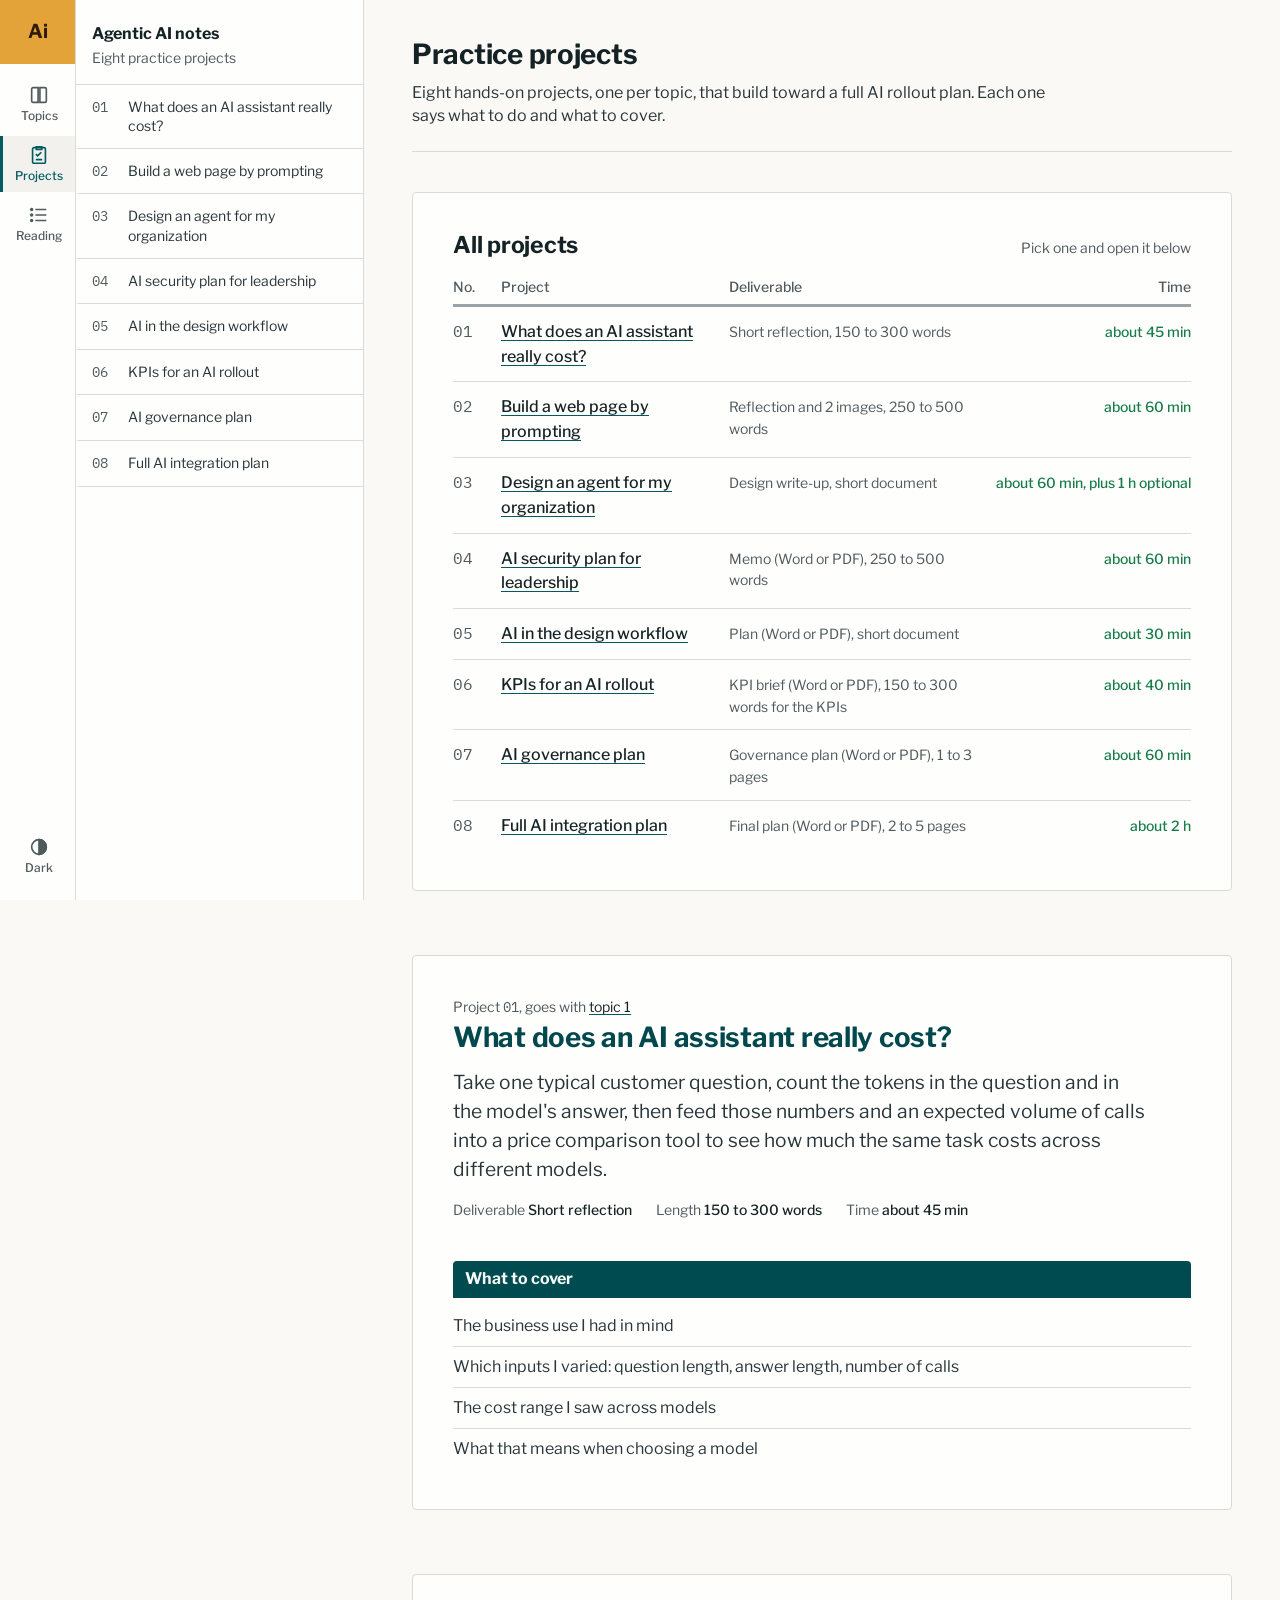
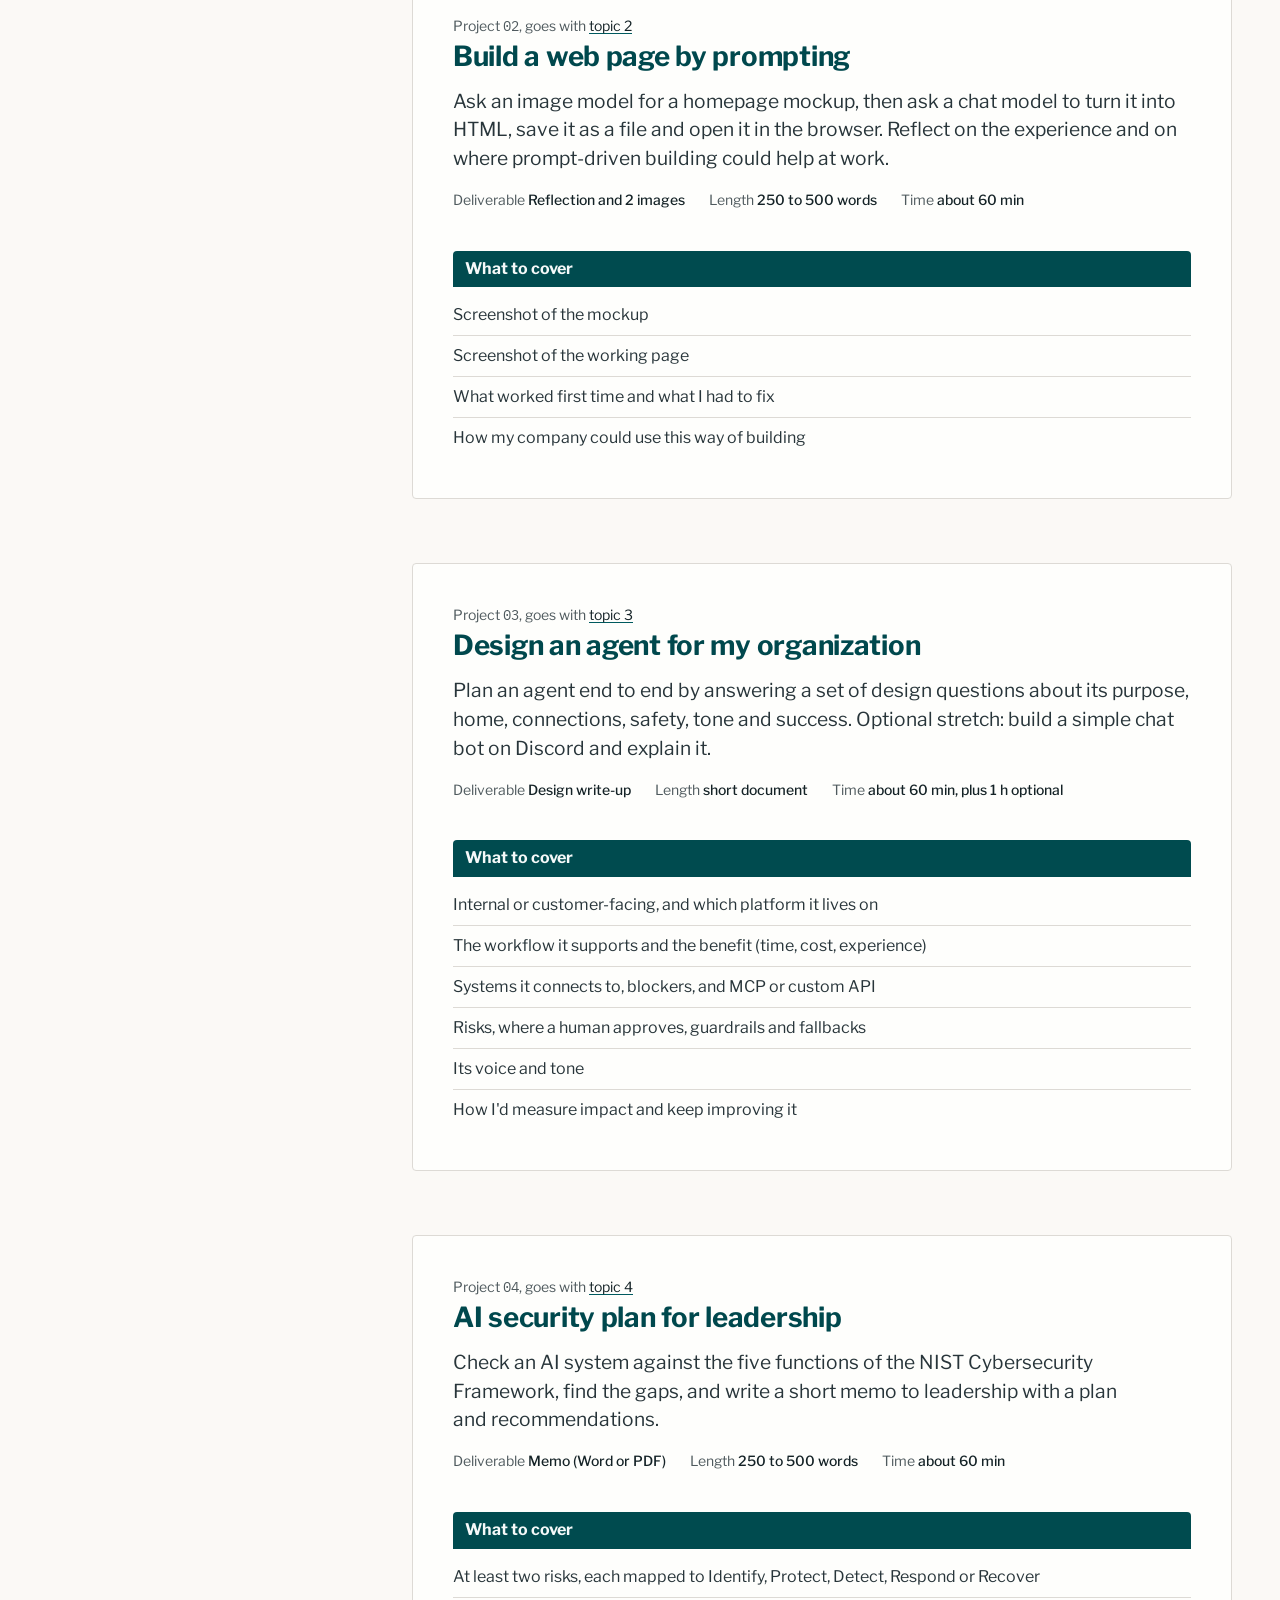
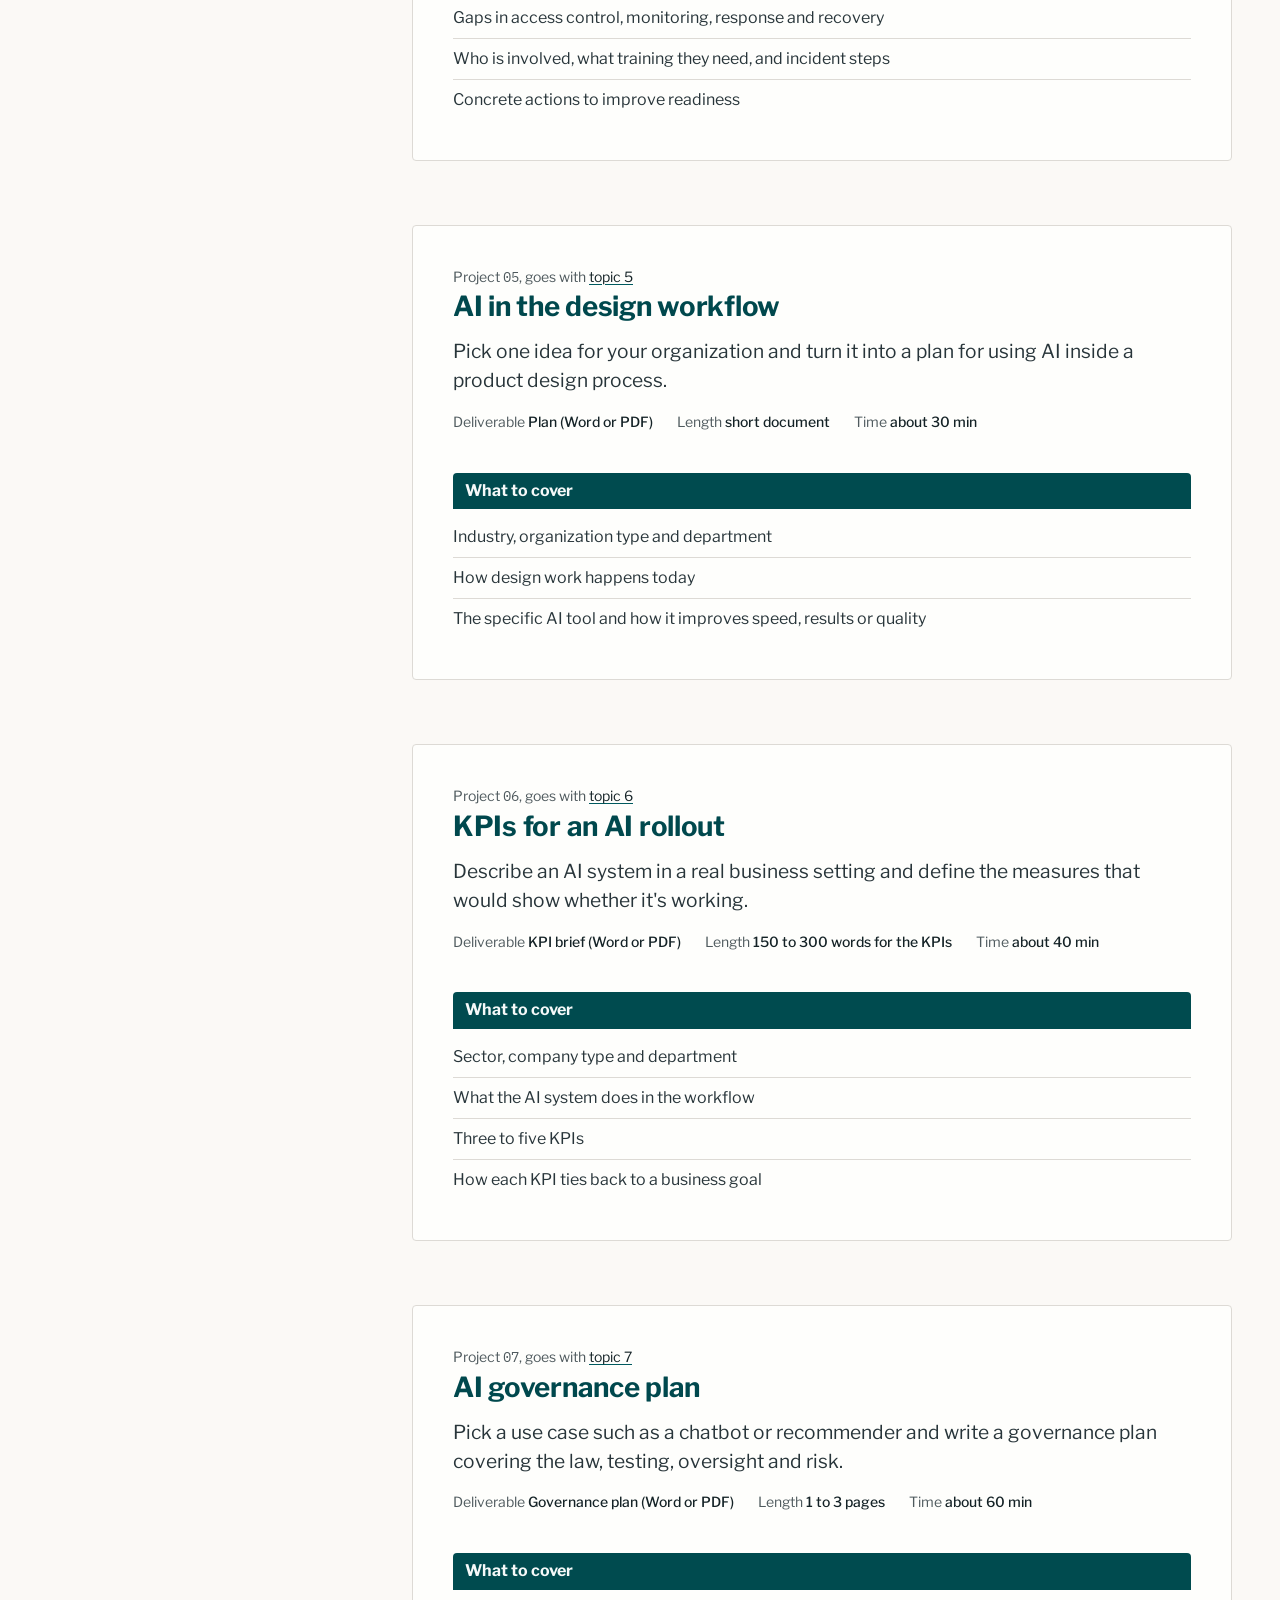
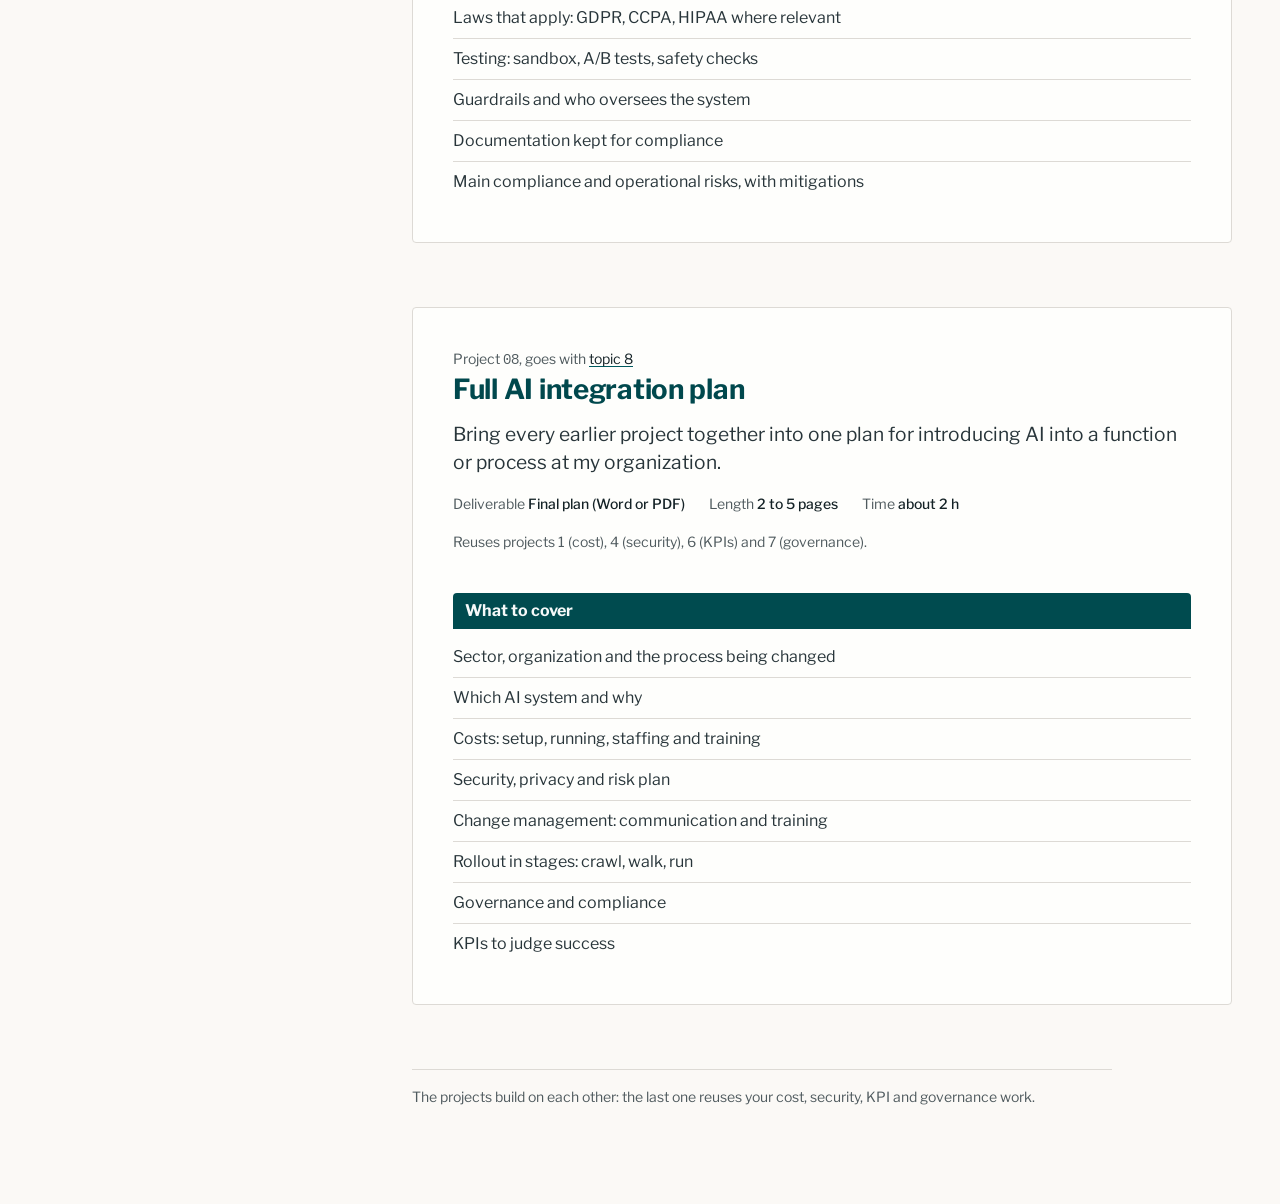
==== assignments.html @ 0f6f505e "First version of the agentic AI study site Topics with lessons, diagrams, glossary and tests; practi" ====
<!doctype html>
<html lang="en">
<head>
<meta charset="utf-8">
<meta name="viewport" content="width=device-width, initial-scale=1">
<title>Agentic AI Projects</title>
<meta name="description" content="Eight hands-on agentic AI projects: what each one asks for and what to cover.">
<script>try{var t=localStorage.getItem('aai-theme');if(t)document.documentElement.dataset.theme=t}catch(e){}</script>
<link rel="preconnect" href="https://fonts.googleapis.com">
<link rel="preconnect" href="https://fonts.gstatic.com" crossorigin>
<link href="https://fonts.googleapis.com/css2?family=Libre+Franklin:wght@400;500;700&family=IBM+Plex+Mono:wght@400;500&display=swap" rel="stylesheet">
<link rel="stylesheet" href="style.css">
</head>
<body>
<a class="skip" href="#list">Skip to the projects</a>
<nav class="rail" aria-label="Sections">
  <a class="mono" href="index.html" aria-label="Agentic AI notes, home">Ai</a>
  <a href="index.html"><svg width="22" height="22" viewBox="0 0 24 24" fill="none" stroke="currentColor" stroke-width="1.8" aria-hidden="true"><path d="M4 5.5A1.5 1.5 0 0 1 5.5 4H11v16H5.5A1.5 1.5 0 0 1 4 18.5z"/><path d="M13 4h5.5A1.5 1.5 0 0 1 20 5.5v13a1.5 1.5 0 0 1-1.5 1.5H13z"/></svg><span>Topics</span></a>
  <a href="assignments.html" aria-current="page"><svg width="22" height="22" viewBox="0 0 24 24" fill="none" stroke="currentColor" stroke-width="1.8" aria-hidden="true"><rect x="5" y="4" width="14" height="17" rx="1.5"/><path d="M9 3h6v3H9zM8.5 11l2 2 4-4M8.5 17h7"/></svg><span>Projects</span></a>
  <a href="references.html"><svg width="22" height="22" viewBox="0 0 24 24" fill="none" stroke="currentColor" stroke-width="1.8" aria-hidden="true"><path d="M8 6h12M8 12h12M8 18h12"/><circle cx="4" cy="6" r="1"/><circle cx="4" cy="12" r="1"/><circle cx="4" cy="18" r="1"/></svg><span>Reading</span></a>
  <button class="rail-btn" type="button" id="theme"><svg width="22" height="22" viewBox="0 0 24 24" fill="none" stroke="currentColor" stroke-width="1.8" aria-hidden="true"><circle cx="12" cy="12" r="8"/><path d="M12 4a8 8 0 0 1 0 16z" fill="currentColor"/></svg><span id="theme-label">Theme</span></button>
</nav>

<div class="shell">
  <details class="side" open>
    <summary>Projects</summary>
    <div class="side-head"><strong>Agentic AI notes</strong><span>Eight practice projects</span></div>
    <ol class="toc" id="toc"></ol>
  </details>

  <main>
    <header class="page-head">
      <h1>Practice projects</h1>
      <p class="lead">Eight hands-on projects, one per topic, that build toward a full AI rollout plan. Each one says what to do and what to cover.</p>
    </header>

    <section class="ledger-wrap sheet" aria-labelledby="ledger-h">
      <div class="ledger-cap"><h2 id="ledger-h">All projects</h2><span>Pick one and open it below</span></div>
      <table class="ledger">
        <thead><tr><th scope="col">No.</th><th scope="col">Project</th><th scope="col">Deliverable</th><th scope="col">Time</th></tr></thead>
        <tbody id="ledger"></tbody>
      </table>
    </section>

    <div id="list"></div>
    <footer class="foot">The projects build on each other: the last one reuses your cost, security, KPI and governance work.</footer>
  </main>
</div>

<script src="data.js"></script>
<script>
const A = [
 {topic:1,t:"What does an AI assistant really cost?",
  what:"Take one typical customer question, count the tokens in the question and in the model's answer, then feed those numbers and an expected volume of calls into a price comparison tool to see how much the same task costs across different models.",
  out:"Short reflection", len:"150 to 300 words", time:"about 45 min",
  cover:["The business use I had in mind","Which inputs I varied: question length, answer length, number of calls","The cost range I saw across models","What that means when choosing a model"]},
 {topic:2,t:"Build a web page by prompting",
  what:"Ask an image model for a homepage mockup, then ask a chat model to turn it into HTML, save it as a file and open it in the browser. Reflect on the experience and on where prompt-driven building could help at work.",
  out:"Reflection and 2 images", len:"250 to 500 words", time:"about 60 min",
  cover:["Screenshot of the mockup","Screenshot of the working page","What worked first time and what I had to fix","How my company could use this way of building"]},
 {topic:3,t:"Design an agent for my organization",
  what:"Plan an agent end to end by answering a set of design questions about its purpose, home, connections, safety, tone and success. Optional stretch: build a simple chat bot on Discord and explain it.",
  out:"Design write-up", len:"short document", time:"about 60 min, plus 1 h optional",
  cover:["Internal or customer-facing, and which platform it lives on","The workflow it supports and the benefit (time, cost, experience)","Systems it connects to, blockers, and MCP or custom API","Risks, where a human approves, guardrails and fallbacks","Its voice and tone","How I'd measure impact and keep improving it"]},
 {topic:4,t:"AI security plan for leadership",
  what:"Check an AI system against the five functions of the NIST Cybersecurity Framework, find the gaps, and write a short memo to leadership with a plan and recommendations.",
  out:"Memo (Word or PDF)", len:"250 to 500 words", time:"about 60 min",
  cover:["At least two risks, each mapped to Identify, Protect, Detect, Respond or Recover","Gaps in access control, monitoring, response and recovery","Who is involved, what training they need, and incident steps","Concrete actions to improve readiness"]},
 {topic:5,t:"AI in the design workflow",
  what:"Pick one idea for your organization and turn it into a plan for using AI inside a product design process.",
  out:"Plan (Word or PDF)", len:"short document", time:"about 30 min",
  cover:["Industry, organization type and department","How design work happens today","The specific AI tool and how it improves speed, results or quality"]},
 {topic:6,t:"KPIs for an AI rollout",
  what:"Describe an AI system in a real business setting and define the measures that would show whether it's working.",
  out:"KPI brief (Word or PDF)", len:"150 to 300 words for the KPIs", time:"about 40 min",
  cover:["Sector, company type and department","What the AI system does in the workflow","Three to five KPIs","How each KPI ties back to a business goal"]},
 {topic:7,t:"AI governance plan",
  what:"Pick a use case such as a chatbot or recommender and write a governance plan covering the law, testing, oversight and risk.",
  out:"Governance plan (Word or PDF)", len:"1 to 3 pages", time:"about 60 min",
  cover:["Laws that apply: GDPR, CCPA, HIPAA where relevant","Testing: sandbox, A/B tests, safety checks","Guardrails and who oversees the system","Documentation kept for compliance","Main compliance and operational risks, with mitigations"]},
 {topic:8,t:"Full AI integration plan",
  what:"Bring every earlier project together into one plan for introducing AI into a function or process at my organization.",
  out:"Final plan (Word or PDF)", len:"2 to 5 pages", time:"about 2 h",
  builds:"Reuses projects 1 (cost), 4 (security), 6 (KPIs) and 7 (governance).",
  cover:["Sector, organization and the process being changed","Which AI system and why","Costs: setup, running, staffing and training","Security, privacy and risk plan","Change management: communication and training","Rollout in stages: crawl, walk, run","Governance and compliance","KPIs to judge success"]}
];

const store={get(k){try{return localStorage.getItem(k)}catch(e){return null}},set(k,v){try{localStorage.setItem(k,v)}catch(e){}}};
const esc=s=>String(s).replace(/[&<>"]/g,c=>({"&":"&amp;","<":"&lt;",">":"&gt;",'"':"&quot;"}[c]));
const pad=n=>String(n).padStart(2,'0');
const toc=document.getElementById('toc'), list=document.getElementById('list'), ledger=document.getElementById('ledger');

A.forEach((a,i)=>{
  const n=i+1,id='a'+n;
  toc.insertAdjacentHTML('beforeend',`<li><a href="#${id}" id="nav-${id}"><span>${pad(n)}</span>${esc(a.t)}</a></li>`);
  ledger.insertAdjacentHTML('beforeend',`<tr id="row-${id}"><td class="n">${pad(n)}</td><td class="t"><a href="#${id}">${esc(a.t)}</a></td><td class="m">${esc(a.out)}, ${esc(a.len)}</td><td class="st">${esc(a.time)}</td></tr>`);
  list.insertAdjacentHTML('beforeend',`
  <section class="module sheet" id="${id}" aria-labelledby="h-${id}">
    <div class="mhead"><div><div class="num-label">Project <span class="num">${pad(n)}</span>, goes with <a href="index.html#m${a.topic}">topic ${a.topic}</a></div><h2 id="h-${id}">${esc(a.t)}</h2></div></div>
    <p class="big">${esc(a.what)}</p>
    <p class="chips"><span>Deliverable <b>${esc(a.out)}</b></span><span>Length <b>${esc(a.len)}</b></span><span>Time <b>${esc(a.time)}</b></span></p>
    ${a.builds?`<p class="brief">${esc(a.builds)}</p>`:''}
    <div class="cols">
      <div>
        <h3 class="label">What to cover</h3>
        <ul class="list">${a.cover.map(c=>`<li>${esc(c)}</li>`).join('')}</ul>
      </div>
    </div>
  </section>`);
});
const side=document.querySelector('.side');
const narrow=matchMedia('(max-width: 60rem)');
side.open=!narrow.matches;
narrow.addEventListener('change',()=>{side.open=!narrow.matches;});
toc.addEventListener('click',e=>{if(narrow.matches&&e.target.closest('a')) side.open=false;});

const root=document.documentElement;
document.getElementById('theme').addEventListener('click',()=>{
  const dark=root.dataset.theme?root.dataset.theme==='dark':matchMedia('(prefers-color-scheme: dark)').matches;
  root.dataset.theme=dark?'light':'dark'; store.set('aai-theme',root.dataset.theme);});
function themeLabel(){const d=root.dataset.theme?root.dataset.theme==='dark':matchMedia('(prefers-color-scheme: dark)').matches; document.getElementById('theme-label').textContent=d?'Light':'Dark'; document.getElementById('theme').setAttribute('aria-label',d?'Switch to light mode':'Switch to dark mode');}
document.getElementById('theme').addEventListener('click',themeLabel); themeLabel();
</script>
</body>
</html>
---- style.css ----
/* Hallmark · shape: app screen · genre: editorial · theme: custom, teal and amber palette (by request) · redesign: restyle
 * nav: left icon rail for the three sections, a context panel listing the items with ticks and a crimson current bar (rail becomes a bottom bar under 60rem) · signature: the assignment ledger · states: empty notes, done and not done, search with no match, links hidden in public mode
 * axes: light/neo-grotesque/teal · posture: committed (teal field on section bars and the monogram; accent kept to links, current items and the primary action) · contrast: pass · modes: light+dark · v2.0.0 */
/* Hallmark · pre-emit critique: P4 H5 E4 S4 R5 V4 · weakest: S, the look borrows a portal pattern by request; kept it personal with an own monogram, no borrowed marks or names */
/* Hallmark · waive 49b · the wrapping links are reading titles and project names inside ruled lists and table rows · a second line is the list working, not a squeezed control */
/* Hallmark · waive 71 · the small "Topic 03 of 08" line is the head's own caption, set tight to it · the space above the group is the sheet padding */
/* Hallmark · reworded "Agentic AI — my learning path" to "Agentic AI, in my own words" · 19 names the dash */
/* Hallmark · reworded "Practice" to "My progress" · the head now groups the tick and the notes */
/* Hallmark · reworded "Status" to "My work" · the head now groups status, link and notes */
/* Hallmark · reworded "Agentic AI Notes" to "Agentic AI notes" · the title now heads the side panel */
/* Hallmark · dropped every external platform link and the template string that built them · by request, the site holds only publishable content */
/* Hallmark · fewer visible words because the topics page shows one topic at a time; all 8 topics stay in the page */
/* Hallmark · waive 72 · the boxes measured are closed disclosures inside hidden topics (negative bottoms) · open panels carry side padding on their content */
@import url("./tokens.css");
@import url("./base.css");

body { color: var(--color-ink-2); }
::selection { background: var(--color-field); color: var(--color-field-ink); }
h3.label::selection, h3.label *::selection, .rail .mono::selection { background: var(--color-ink); color: var(--color-paper); }
h1, h2, h3 { color: var(--color-ink); }
a { color: var(--color-ink); text-decoration-color: var(--color-accent); transition: text-decoration-thickness var(--dur-micro) var(--ease-out); }
a:hover { text-decoration-thickness: 2px; }
a:active { color: var(--color-accent-2); }

/* Skip link */
.skip { position: absolute; left: var(--space-md); top: var(--space-xs); z-index: var(--z-tooltip); padding: var(--space-xs) var(--space-md); background: var(--color-ink); color: var(--color-paper); transform: translateY(-200%); }
.skip:focus-visible { transform: none; }

/* Left rail: the global sections */
.rail { position: fixed; inset: 0 auto 0 0; z-index: var(--z-sticky-nav); width: var(--rail); display: flex; flex-direction: column; align-items: stretch; gap: var(--space-2xs); padding-bottom: var(--space-md); background: var(--color-sheet); border-right: var(--rule-hair) solid var(--color-rule); }
.rail .mono { display: grid; place-items: center; height: 64px; margin-bottom: var(--space-xs); background: var(--color-amber); color: var(--color-amber-ink); font: 700 var(--text-lg)/1 var(--font-display); text-decoration: none; letter-spacing: 0; }
.rail .mono:hover { background: var(--color-field); color: var(--color-field-ink); }
.rail a:not(.mono), .rail-btn { display: grid; justify-items: center; gap: var(--space-3xs); min-height: 56px; padding: var(--space-xs) var(--space-2xs); border: 0; border-left: var(--rule-bar) solid transparent; background: transparent; color: var(--color-muted); font: 500 var(--text-xs)/1.2 var(--font-body); text-decoration: none; cursor: pointer; transition: color var(--dur-micro) var(--ease-out), background-color var(--dur-micro) var(--ease-out); }
.rail a:not(.mono):hover, .rail-btn:hover { color: var(--color-ink); background: var(--color-paper-2); }
.rail a:not(.mono):active, .rail-btn:active { background: var(--color-paper-3); }
.rail a[aria-current="page"] { color: var(--color-accent); border-left-color: var(--color-accent); background: var(--color-paper-2); }
.rail-btn { margin-top: auto; }
.rail-btn:disabled { opacity: 0.55; cursor: not-allowed; }
.rail svg { margin-inline: auto; }

/* Controls, all states */
.btn { display: inline-flex; align-items: center; justify-content: center; gap: var(--space-xs); min-height: 40px; padding: 0 var(--space-md); border: var(--rule-hair) solid var(--color-ink); border-radius: var(--radius-pill); background: transparent; color: var(--color-ink); font: 500 var(--text-sm)/1 var(--font-display); white-space: nowrap; text-decoration: none; cursor: pointer; transition: background-color var(--dur-micro) var(--ease-out), transform var(--dur-micro) var(--ease-out); }
.btn:hover { background: var(--color-paper-2); }
.btn:active { transform: translateY(1px); }
.btn:focus-visible { outline: 2px solid var(--color-focus); outline-offset: 2px; }
.btn:disabled, .btn[aria-disabled="true"] { opacity: 0.55; cursor: not-allowed; transform: none; }
.btn--primary { background: var(--color-accent); border-color: var(--color-accent); color: var(--color-accent-ink); }
.btn--primary:hover { background: var(--color-accent-2); border-color: var(--color-accent-2); }

/* Shell */
.shell { display: grid; grid-template-columns: minmax(0, 1fr); margin-left: calc(var(--rail) + var(--panel)); min-height: 100vh; }
.side { position: fixed; inset: 0 auto 0 var(--rail); width: var(--panel); overflow-y: auto; background: var(--color-sheet); border-right: var(--rule-hair) solid var(--color-rule); }
.side > summary { display: none; }
@media (min-width: 60.01rem) { .side::details-content { content-visibility: visible; } }
.side-head { display: grid; gap: var(--space-2xs); padding: var(--space-lg) var(--space-md) var(--space-md); border-bottom: var(--rule-hair) solid var(--color-rule); font-size: var(--text-sm); color: var(--color-muted); line-height: 1.4; }
.side-head strong { font: 700 var(--text-md)/1.25 var(--font-display); color: var(--color-ink); }
.toc { list-style: none; margin: 0; padding: 0; }
.toc a { display: grid; grid-template-columns: 1.75rem minmax(0, 1fr) auto; gap: var(--space-xs); align-items: baseline; padding: var(--space-sm) var(--space-md) var(--space-sm) calc(var(--space-md) - var(--rule-bar)); border-left: var(--rule-bar) solid transparent; border-bottom: var(--rule-hair) solid var(--color-rule); text-decoration: none; color: var(--color-ink-2); font-size: var(--text-sm); line-height: 1.4; transition: background-color var(--dur-micro) var(--ease-out); }
.toc a:hover { background: var(--color-paper-2); }
.toc a span { font-family: var(--font-outlier); font-variant-numeric: tabular-nums; color: var(--color-muted); }
.toc a::after { content: ""; font-size: var(--text-xs); color: var(--color-muted); }
.toc a.done::after { content: "\2713"; font: 700 var(--text-sm)/1 var(--font-body); color: var(--color-done); }
.toc a[aria-current="true"] { color: var(--color-ink); font-weight: 700; background: var(--color-paper-2); border-left-color: var(--color-accent); }
.toc a[aria-current="true"] span { color: var(--color-accent); }
.progress { margin: var(--space-lg) var(--space-md); font-size: var(--text-sm); color: var(--color-muted); }
.progress .num { font-family: var(--font-outlier); color: var(--color-ink); }
.bar { height: 4px; margin-top: var(--space-xs); background: var(--color-paper-3); overflow: hidden; }
.bar i { display: block; height: 100%; background: var(--color-done); transform-origin: left; transform: scaleX(0); transition: transform var(--dur-short) var(--ease-out); }

/* Main column */
main { padding: var(--space-xl) var(--gutter) var(--space-3xl); min-width: 0; max-width: 72rem; }

/* Page head */
.page-head { display: grid; gap: var(--space-sm); padding-bottom: var(--space-lg); margin-bottom: var(--space-xl); border-bottom: var(--rule-hair) solid var(--color-rule); }
.page-head h1 { font-size: var(--text-display); max-width: 32ch; }
.page-head .lead { color: var(--color-ink-2); max-width: 60ch; }
.facts { display: flex; flex-wrap: wrap; gap: var(--space-lg); margin: 0; font-size: var(--text-sm); color: var(--color-muted); }
.facts strong { font-family: var(--font-outlier); font-weight: 500; color: var(--color-ink); }

/* The sheet */
.sheet { background: var(--color-sheet); border: var(--rule-hair) solid var(--color-rule); border-radius: var(--radius-card); padding: var(--space-xl); }
section.module + section.module { margin-top: var(--space-2xl); }
.mhead { display: flex; justify-content: space-between; align-items: flex-start; gap: var(--space-md); }
.num-label { font-size: var(--text-sm); color: var(--color-muted); }
.num-label .num { font-family: var(--font-outlier); }
.module h2 { color: var(--color-heading); font-size: var(--text-2xl); margin-top: var(--space-2xs); max-width: none; text-wrap: nowrap; overflow-wrap: normal; }
.status { flex-shrink: 0; font-size: var(--text-sm); color: var(--color-muted); padding-top: var(--space-2xs); }
.status.ok { color: var(--color-ink); }
.big { margin-top: var(--space-md); max-width: 68ch; font-size: var(--text-lg); line-height: 1.5; color: var(--color-ink-2); }
.cols { display: grid; grid-template-columns: minmax(0, 1fr); gap: var(--space-lg); margin-top: var(--space-xl); }
h3.label { font: 700 var(--text-md)/1.3 var(--font-display); color: var(--color-field-ink); background: var(--color-field); letter-spacing: 0; margin: 0 0 var(--space-xs); padding: var(--space-xs) var(--space-sm); border-radius: var(--radius-pill) var(--radius-pill) 0 0; max-width: none; }
h3.label label { color: inherit; }
.list { list-style: none; margin: 0; padding: 0; }
.list li { padding: var(--space-xs) 0; border-bottom: var(--rule-hair) solid var(--color-rule); line-height: 1.5; }
.list li:last-child { border-bottom: 0; }
.block { margin-top: var(--space-xl); }

/* In-topic jump links */
.jump { position: sticky; top: 0; z-index: var(--z-sticky); display: flex; gap: var(--space-xs); overflow-x: auto; margin: 0 0 var(--space-md); padding: var(--space-sm) 0; background: var(--color-paper); border-bottom: var(--rule-hair) solid var(--color-rule); scrollbar-width: none; }
.jump:empty { display: none; }
.jump a { flex-shrink: 0; display: inline-flex; align-items: center; min-height: 36px; padding: 0 var(--space-sm); border: var(--rule-hair) solid var(--color-rule-2); border-radius: 999px; font-size: var(--text-sm); font-weight: 500; color: var(--color-ink-2); text-decoration: none; white-space: nowrap; transition: background-color var(--dur-micro) var(--ease-out), border-color var(--dur-micro) var(--ease-out); }
.jump a:hover { background: var(--color-paper-2); border-color: var(--color-accent); color: var(--color-ink); }
.jump a:active { background: var(--color-paper-3); }
.stack .block { scroll-margin-top: 72px; }
details.more[id] { scroll-margin-top: 72px; }

/* One column of sections */
.stack { display: grid; grid-template-columns: minmax(0, 1fr); gap: var(--space-xl); margin-top: var(--space-xl); }
.stack .block { margin-top: 0; }
.prose { display: grid; gap: var(--space-md); max-width: 72ch; padding-top: var(--space-xs); }
.prose p { line-height: 1.65; }

/* Diagrams */
.fig { margin: var(--space-lg) 0 0; padding: var(--space-lg); background: var(--color-paper-2); border-radius: var(--radius-card); overflow-x: auto; }
.diagram { display: block; width: 100%; min-width: 520px; max-width: 760px; height: auto; margin-inline: auto; font-family: var(--font-body); }
.d-node rect { fill: var(--color-sheet); stroke: var(--color-rule-2); stroke-width: 1.5; }
.d-node text { fill: var(--color-ink); font-size: 15px; font-weight: 700; }
.d-node .d-sub { fill: var(--color-muted); font-size: 12px; font-weight: 400; }
.d-node.hi rect { fill: var(--color-field); stroke: var(--color-field); }
.d-node.hi text, .d-node.hi .d-sub { fill: var(--color-field-ink); }
.d-node.soft rect { fill: var(--color-paper-3); stroke: var(--color-rule-2); stroke-dasharray: 4 3; }
.d-line, .d-axis { stroke: var(--color-ink-2); stroke-width: 1.5; fill: none; }
.d-dash { stroke-dasharray: 5 4; }
.d-head { fill: var(--color-ink-2); }
.d-rule { stroke: var(--color-rule-2); stroke-width: 1; }
.d-label { fill: var(--color-muted); font-size: 13px; }

/* Topic overview and lessons */
.ov-parts { list-style: none; margin: var(--space-md) 0 0; padding: 0; display: grid; grid-template-columns: repeat(2, minmax(0, 1fr)); gap: var(--space-xs); }
.ov-parts li { display: grid; gap: var(--space-3xs); padding: var(--space-sm) var(--space-md); background: var(--color-paper-2); border-left: var(--rule-bar) solid var(--color-amber); }
.ov-parts strong { color: var(--color-ink); }
.ov-parts span { font-size: var(--text-sm); color: var(--color-muted); }
.ov-time { margin-top: var(--space-md); color: var(--color-ink-2); }
.lessons { list-style: none; margin: var(--space-md) 0 0; padding: 0; display: grid; gap: var(--space-lg); }
.lesson { padding: var(--space-lg); border: var(--rule-hair) solid var(--color-rule); border-radius: var(--radius-card); scroll-margin-top: 72px; }
.lesson h4 { display: grid; gap: var(--space-2xs); margin: 0 0 var(--space-sm); font: 700 var(--text-lg)/1.3 var(--font-display); color: var(--color-ink); }
.lesson .ln { font: 500 var(--text-sm)/1 var(--font-outlier); color: var(--color-heading); }
.cmp { margin-top: var(--space-md); }
.cmp td:first-child { width: 22%; }
.steps-flow { list-style: none; margin: var(--space-md) 0 0; padding: 0; display: grid; grid-template-columns: repeat(4, minmax(0, 1fr)); gap: var(--space-xs); counter-reset: s; }
.steps-flow li { counter-increment: s; display: grid; gap: var(--space-xs); align-content: space-between; padding: var(--space-sm); background: var(--color-paper-2); border-radius: var(--radius-pill); font-weight: 500; color: var(--color-ink); }
.steps-flow li::before { content: counter(s); font: 500 var(--text-sm)/1 var(--font-outlier); color: var(--color-muted); }
.tag { justify-self: start; font-style: normal; font-size: var(--text-xs); font-weight: 700; padding: var(--space-3xs) var(--space-xs); border-radius: 999px; border: var(--rule-hair) solid var(--color-rule-2); color: var(--color-ink-2); }
.tag-a { background: var(--color-field); border-color: var(--color-field); color: var(--color-field-ink); }
.ticklist li { padding-left: var(--space-lg); position: relative; }
.ticklist li::before { content: "\2713"; position: absolute; left: 0; color: var(--color-done); font-weight: 700; }
.example { margin-top: var(--space-md); padding: var(--space-md); background: var(--color-paper-2); border-left: var(--rule-bar) solid var(--color-amber); display: grid; gap: var(--space-xs); }
.ex-h { font-weight: 700; color: var(--color-ink); }
.ex-src { font-size: var(--text-sm); color: var(--color-muted); }
.takeaway { margin-top: var(--space-md); padding-top: var(--space-sm); border-top: var(--rule-hair) solid var(--color-rule); color: var(--color-ink-2); }
.takeaway strong { color: var(--color-heading); }

/* Token counter */
.tk-tool { margin-top: var(--space-md); padding: var(--space-lg); background: var(--color-paper-2); border-radius: var(--radius-card); display: grid; gap: var(--space-md); }
.tk-tool textarea { min-height: 140px; background: var(--color-sheet); }
.tk-row { display: flex; flex-wrap: wrap; align-items: flex-end; gap: var(--space-md); }
.tk-row .field { flex: 1 1 16rem; margin: 0; }
.tk-btns { display: flex; gap: var(--space-xs); }
select { display: block; width: 100%; min-height: 44px; padding: 0 var(--space-sm); border: var(--rule-hair) solid var(--color-muted); border-radius: 0; background: var(--color-sheet); color: var(--color-ink); font: 400 var(--text-md)/1.4 var(--font-body); cursor: pointer; }
select:hover { border-color: var(--color-ink-2); }
select:focus-visible { outline: 2px solid var(--color-focus); outline-offset: -2px; }
select:disabled { opacity: 0.55; cursor: not-allowed; }
.tk-tool input[type="number"] { display: block; width: 100%; min-height: 44px; padding: 0 var(--space-sm); border: var(--rule-hair) solid var(--color-muted); border-radius: 0; background: var(--color-sheet); color: var(--color-ink); font: 400 var(--text-md)/1.4 var(--font-body); }
.tk-tool input[type="number"]:hover { border-color: var(--color-ink-2); }
.tk-tool input[type="number"]:focus-visible { outline: 2px solid var(--color-focus); outline-offset: -2px; }
.tk-tool input[type="number"]:disabled { opacity: 0.55; cursor: not-allowed; }
.tk-stats { display: grid; grid-template-columns: repeat(4, minmax(0, 1fr)); gap: 0; margin: 0; }
.tk-stats div { padding: var(--space-sm) var(--space-md); border-left: var(--rule-hair) solid var(--color-rule-2); }
.tk-stats div:first-child { border-left: 0; padding-left: 0; }
.tk-stats dt { font-size: var(--text-sm); color: var(--color-muted); white-space: nowrap; }
.tk-stats dd { margin: var(--space-3xs) 0 0; font: 500 var(--text-2xl)/1.1 var(--font-outlier); color: var(--color-ink); }
.tk-stats div:first-child dd { color: var(--color-heading); }
.tk-note, .tk-hint { font-size: var(--text-sm); color: var(--color-muted); max-width: 70ch; }
.tk-view { max-height: 260px; overflow-y: auto; padding: var(--space-sm); background: var(--color-sheet); border: var(--rule-hair) solid var(--color-rule); font: 400 var(--text-sm)/1.9 var(--font-outlier); white-space: pre-wrap; word-break: break-word; }
.tk { border-radius: 2px; padding: 1px 0; }
.tk0 { background: var(--tk-0); } .tk1 { background: var(--tk-1); } .tk2 { background: var(--tk-2); } .tk3 { background: var(--tk-3); } .tk4 { background: var(--tk-4); }
.tk { color: var(--tk-ink); }
.tk-more { color: var(--color-muted); }
.tk-h { margin: var(--space-lg) 0 var(--space-xs); font: 700 var(--text-md)/1.3 var(--font-display); color: var(--color-ink); }
.tk-tool .tk-h { margin: var(--space-xs) 0 0; }
.tk-grid { display: grid; grid-template-columns: repeat(2, minmax(0, 1fr)); gap: var(--space-md); }
.tk-grid .field { margin: 0; }
.tk-cost { font-size: var(--text-md); color: var(--color-ink-2); }
.tk-cost strong { font-family: var(--font-outlier); color: var(--color-ink); }
.tk-links li { display: grid; gap: var(--space-3xs); }
.tk-links span { font-size: var(--text-sm); color: var(--color-muted); }
.tk-steps { margin: 0; padding-left: var(--space-lg); display: grid; gap: var(--space-xs); max-width: 70ch; }

/* Self-test */
.quiz-intro { margin: var(--space-xs) 0 var(--space-md); color: var(--color-muted); }
.qlist { list-style: none; margin: 0; padding: 0; display: grid; gap: var(--space-lg); }
.q fieldset { border: 0; margin: 0; padding: 0; min-width: 0; }
.qn { font-family: var(--font-outlier); color: var(--color-accent); margin-right: var(--space-2xs); }
.q legend { padding: 0; margin-bottom: var(--space-xs); font-weight: 700; color: var(--color-ink); line-height: 1.45; }
.opt { display: flex; gap: var(--space-sm); align-items: flex-start; padding: var(--space-xs) var(--space-sm); border: var(--rule-hair) solid var(--color-rule); border-radius: var(--radius-pill); margin-top: var(--space-2xs); cursor: pointer; transition: background-color var(--dur-micro) var(--ease-out), border-color var(--dur-micro) var(--ease-out); }
.opt:hover { background: var(--color-paper-2); border-color: var(--color-rule-2); }
.opt:has(input:checked) { border-color: var(--color-accent); background: var(--color-paper-2); }
.opt:has(input:focus-visible) { outline: 2px solid var(--color-focus); outline-offset: 2px; }
.opt input { flex-shrink: 0; width: 18px; height: 18px; margin: var(--space-3xs) 0 0; accent-color: var(--color-accent); }
.opt:has(input:disabled) { cursor: default; }
.opt:has(input:disabled):hover { background: transparent; }
.q.ok .opt:has(input:checked), .opt.is-right { border-color: var(--color-done); border-width: 2px; }
.q.bad .opt:has(input:checked) { border-color: var(--color-error); border-width: 2px; }
.why { margin-top: var(--space-xs); padding: var(--space-xs) var(--space-sm); background: var(--color-paper-2); border-left: var(--rule-bar) solid var(--color-rule-2); line-height: 1.5; }
.q.ok .why { border-left-color: var(--color-done); }
.q.bad .why { border-left-color: var(--color-error); }
.verdict { color: var(--color-ink); }
.quiz-bar { display: flex; flex-wrap: wrap; align-items: center; gap: var(--space-md); margin-top: var(--space-lg); }
.score { font-weight: 700; color: var(--color-ink); }
.score .num { font-family: var(--font-outlier); }
.btn--quiet { border-color: var(--color-rule-2); }

/* Disclosures */
details.more { margin-top: var(--space-sm); background: var(--color-paper-2); border-radius: var(--radius-pill); }
details.more > :not(summary) { margin-inline: var(--space-md); padding-inline: var(--space-xs); }
details.more > summary { padding-inline: var(--space-md); display: flex; justify-content: space-between; gap: var(--space-md); min-height: 44px; align-items: center; cursor: pointer; list-style: none; font: 500 var(--text-md)/1.3 var(--font-display); color: var(--color-ink); }
details.more > summary::-webkit-details-marker { display: none; }
details.more > summary::after { content: "+"; font-family: var(--font-outlier); color: var(--color-muted); }
details.more[open] > summary::after { content: "\2212"; }
details.more > summary:hover { color: var(--color-accent); }
details.more > summary .count { overflow: hidden; text-overflow: ellipsis; white-space: nowrap; min-width: 0; margin-left: auto; font: 400 var(--text-sm)/1 var(--font-outlier); color: var(--color-muted); }
details.more[open] > :not(summary) { margin-bottom: var(--space-md); padding-bottom: var(--space-sm); }

/* Glossary table */
table.gloss { width: 100%; border-collapse: collapse; }
.gloss th { font: 500 var(--text-sm)/1.3 var(--font-body); color: var(--color-muted); text-align: left; padding: var(--space-xs) var(--space-md) var(--space-xs) 0; border-bottom: var(--rule-bar) solid var(--color-rule-2); white-space: nowrap; }
.gloss td { vertical-align: top; padding: var(--space-xs) var(--space-md) var(--space-xs) 0; border-top: var(--rule-hair) solid var(--color-rule); }
.gloss td:first-child { width: 30%; font-weight: 500; color: var(--color-ink); }

/* Notes and fields */
.check { display: flex; gap: var(--space-sm); align-items: flex-start; padding: var(--space-sm) 0; }
.check input { flex-shrink: 0; width: 20px; height: 20px; margin: var(--space-3xs) 0 0; accent-color: var(--color-accent); cursor: pointer; }
.check input:focus-visible { outline: 2px solid var(--color-focus); outline-offset: 2px; }
.check label { cursor: pointer; }
.check small { display: block; font-size: var(--text-sm); color: var(--color-muted); }
textarea, input[type="url"] { display: block; width: 100%; padding: var(--space-sm); border: var(--rule-hair) solid var(--color-muted); border-radius: 0; background: var(--color-paper); color: var(--color-ink); font: 400 var(--text-md)/1.5 var(--font-body); transition: border-color var(--dur-micro) var(--ease-out); }
textarea { min-height: 160px; resize: vertical; }
textarea:hover, input[type="url"]:hover { border-color: var(--color-ink-2); }
textarea:focus-visible, input[type="url"]:focus-visible { outline: 2px solid var(--color-focus); outline-offset: -2px; }
textarea:disabled, input:disabled { opacity: 0.55; cursor: not-allowed; }
textarea::placeholder, input::placeholder { color: var(--color-muted); }
.field + .field { margin-top: var(--space-sm); }
.field label { display: block; font-size: var(--text-sm); color: var(--color-muted); margin-bottom: var(--space-2xs); }

/* Pager */
.pager { display: flex; justify-content: space-between; gap: var(--space-md); margin-top: var(--space-xl); padding-top: var(--space-lg); border-top: var(--rule-hair) solid var(--color-rule); }
.pager .btn { max-width: 100%; white-space: normal; text-align: left; min-height: 44px; padding-block: var(--space-xs); }

/* The ledger (assignments) */
.ledger-wrap { margin-bottom: var(--space-2xl); }
.ledger-cap { display: flex; justify-content: space-between; align-items: baseline; gap: var(--space-md); margin-bottom: var(--space-sm); }
.ledger-cap h2 { font-size: var(--text-xl); }
.ledger-cap span { font: 400 var(--text-sm)/1 var(--font-body); color: var(--color-muted); }
table.ledger { width: 100%; border-collapse: collapse; }
.ledger th { font: 500 var(--text-sm)/1.3 var(--font-body); color: var(--color-muted); text-align: left; padding: var(--space-xs) var(--space-md) var(--space-xs) 0; border-bottom: var(--rule-bar) solid var(--color-rule-2); white-space: nowrap; }
.ledger td { padding: var(--space-sm) var(--space-md) var(--space-sm) 0; border-top: var(--rule-hair) solid var(--color-rule); vertical-align: baseline; }
.ledger tbody tr { transition: background-color var(--dur-micro) var(--ease-out); }
.ledger tbody tr:hover { background: var(--color-paper-2); }
.ledger td.n { font-family: var(--font-outlier); font-variant-numeric: tabular-nums; color: var(--color-muted); width: 3rem; }
.ledger td.t a { font-weight: 500; }
.ledger td.m { color: var(--color-muted); font-size: var(--text-sm); }
.ledger td.st { font-size: var(--text-sm); white-space: nowrap; text-align: right; padding-right: 0; }
.ledger th:last-child { text-align: right; padding-right: 0; }
.ledger tr.todo td.st { color: var(--color-accent); }
.ledger td.st { color: var(--color-done); font-weight: 500; }
.ledger tfoot td { border-top: var(--rule-bar) solid var(--color-rule-2); font-size: var(--text-sm); color: var(--color-muted); padding-top: var(--space-sm); }
.ledger tfoot .num { font-family: var(--font-outlier); color: var(--color-ink); }
.brief { margin-top: var(--space-md); font-size: var(--text-sm); color: var(--color-muted); }
.chips { display: flex; flex-wrap: wrap; gap: var(--space-lg); margin-top: var(--space-md); font-size: var(--text-sm); color: var(--color-muted); }
.chips b { font-weight: 500; color: var(--color-ink); }

/* Reading list */
.ref-search { max-width: 40rem; margin-bottom: var(--space-xl); }
input[type="search"] { display: block; width: 100%; min-height: 44px; padding: var(--space-sm); border: var(--rule-hair) solid var(--color-muted); border-radius: 0; background: var(--color-sheet); color: var(--color-ink); font: 400 var(--text-md)/1.4 var(--font-body); transition: border-color var(--dur-micro) var(--ease-out); }
input[type="search"]:hover { border-color: var(--color-ink-2); }
input[type="search"]:focus-visible { outline: 2px solid var(--color-focus); outline-offset: -2px; }
input[type="search"]:disabled { opacity: 0.55; cursor: not-allowed; }
.ref-count { min-height: 1lh; margin-top: var(--space-2xs); font-size: var(--text-sm); color: var(--color-muted); }
.toc .tcount { font: normal 400 var(--text-xs)/1 var(--font-outlier); color: var(--color-muted); }
.ledger.refs td.n { width: 4.5rem; }
.ledger.refs td.t small { display: block; margin-top: var(--space-3xs); font-size: var(--text-sm); color: var(--color-muted); }
.ledger.refs td.m { width: 28%; }
.empty { padding: var(--space-xl) 0; color: var(--color-muted); }
.all-refs { margin-top: var(--space-sm); font-size: var(--text-sm); }
footer.foot { margin-top: var(--space-2xl); padding-top: var(--space-md); border-top: var(--rule-hair) solid var(--color-rule); font-size: var(--text-sm); color: var(--color-muted); max-width: 70ch; }
footer.foot code { font-family: var(--font-outlier); }

@media (max-width: 60rem) {
  .module h2 { text-wrap: balance; overflow-wrap: break-word; }
  .rail { inset: auto 0 0 0; width: auto; height: 64px; flex-direction: row; padding: 0; border-right: 0; border-top: var(--rule-hair) solid var(--color-rule); }
  .rail .mono { width: 56px; height: 100%; margin: 0; }
  .rail a:not(.mono), .rail-btn { flex: 1; min-height: 0; border-left: 0; border-top: var(--rule-bar) solid transparent; }
  .rail a[aria-current="page"] { border-top-color: var(--color-accent); }
  .rail-btn { margin-top: 0; }
  .shell { grid-template-columns: minmax(0, 1fr); margin-left: 0; padding-bottom: 80px; }
  main { padding: var(--space-lg) var(--gutter) var(--space-2xl); }
  .side { position: static; inset: auto; width: auto; height: auto; border-right: 0; border-bottom: var(--rule-hair) solid var(--color-rule); }
  .side > summary { padding-inline: var(--gutter); display: flex; justify-content: space-between; align-items: center; min-height: 48px; cursor: pointer; list-style: none; font: 500 var(--text-md)/1 var(--font-display); color: var(--color-ink); }
  .side > summary::-webkit-details-marker { display: none; }
  .side > summary::after { content: "+"; font-family: var(--font-outlier); color: var(--color-muted); }
  .side[open] > summary::after { content: "\2212"; }
  .side-head { display: none; }
  .toc a { font-size: var(--text-md); padding-block: var(--space-sm); }
  .cols { grid-template-columns: minmax(0, 1fr); gap: var(--space-lg); }
  .sheet { padding: var(--space-lg) var(--space-md); }
  .gloss td:first-child { width: 40%; }
}
@media (max-width: 40rem) {
  .ov-parts { grid-template-columns: minmax(0, 1fr); }
  .steps-flow { grid-template-columns: repeat(2, minmax(0, 1fr)); }
  .lesson { padding: var(--space-md); }
  .tk-stats { grid-template-columns: repeat(2, minmax(0, 1fr)); row-gap: var(--space-sm); }
  .tk-stats div:nth-child(3) { border-left: 0; padding-left: 0; }
  .tk-grid { grid-template-columns: minmax(0, 1fr); }
  .tk-tool { padding: var(--space-md); }
  .module h2 { font-size: var(--text-xl); }
  .big { font-size: var(--text-md); line-height: 1.6; }
  .page-head h1 { font-size: var(--text-xl); }
  .ledger thead { display: none; }
  .ledger, .ledger tbody, .ledger tr, .ledger td { display: block; width: auto; }
  .ledger tr { padding: var(--space-sm) 0; border-top: var(--rule-hair) solid var(--color-rule); display: grid; grid-template-columns: 2.5rem minmax(0, 1fr) auto; column-gap: var(--space-xs); }
  .ledger td { border: 0; padding: 0; }
  .ledger td.m { grid-column: 2 / -1; }
  .ledger td.st { grid-row: 1; grid-column: 3; }
  .ledger tfoot tr { display: block; }
  .pager { flex-direction: column; }
  .gloss th:first-child, .gloss td:first-child { width: auto; }
  .gloss tr { display: grid; }
  .gloss thead { display: none; }
  .gloss td { border: 0; padding: 0 0 var(--space-2xs); }
  .gloss tr { border-top: var(--rule-hair) solid var(--color-rule); padding: var(--space-xs) 0; }
}
.refgroup .ledger { margin-top: var(--space-lg); }
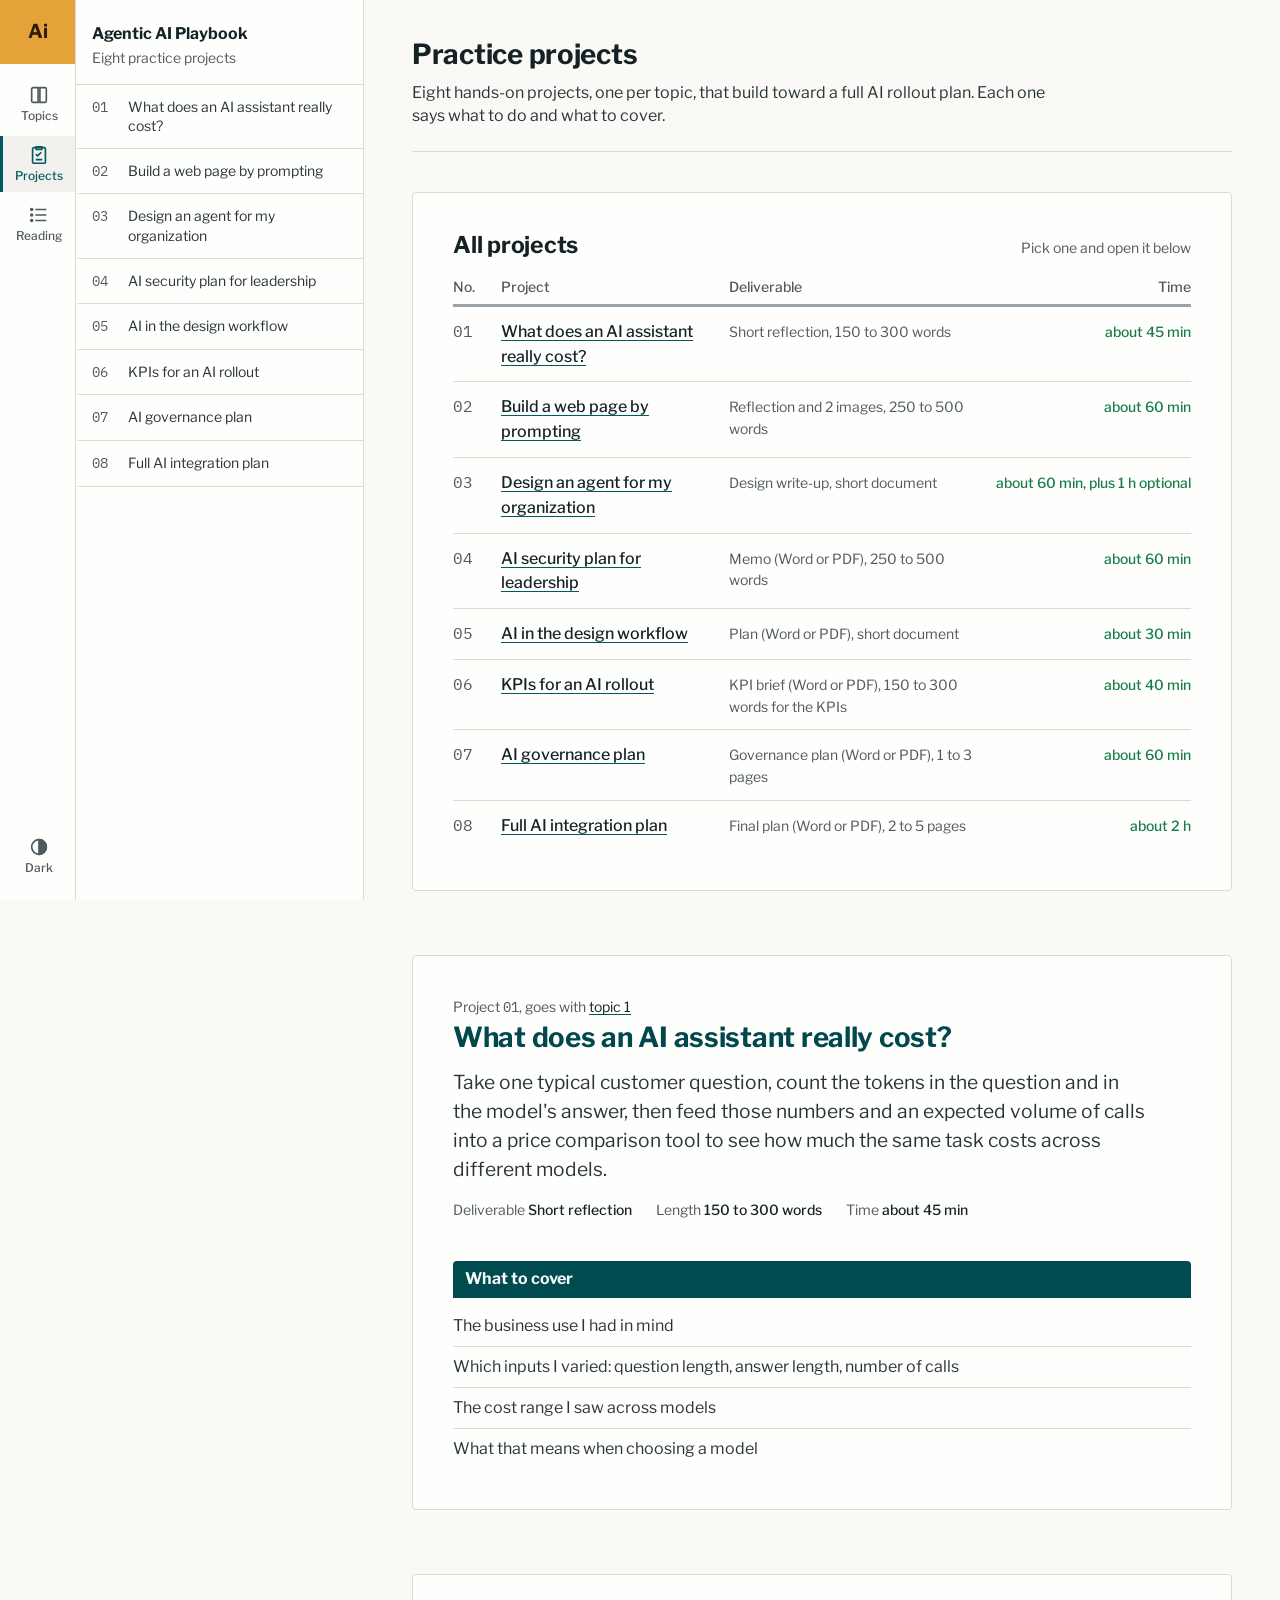
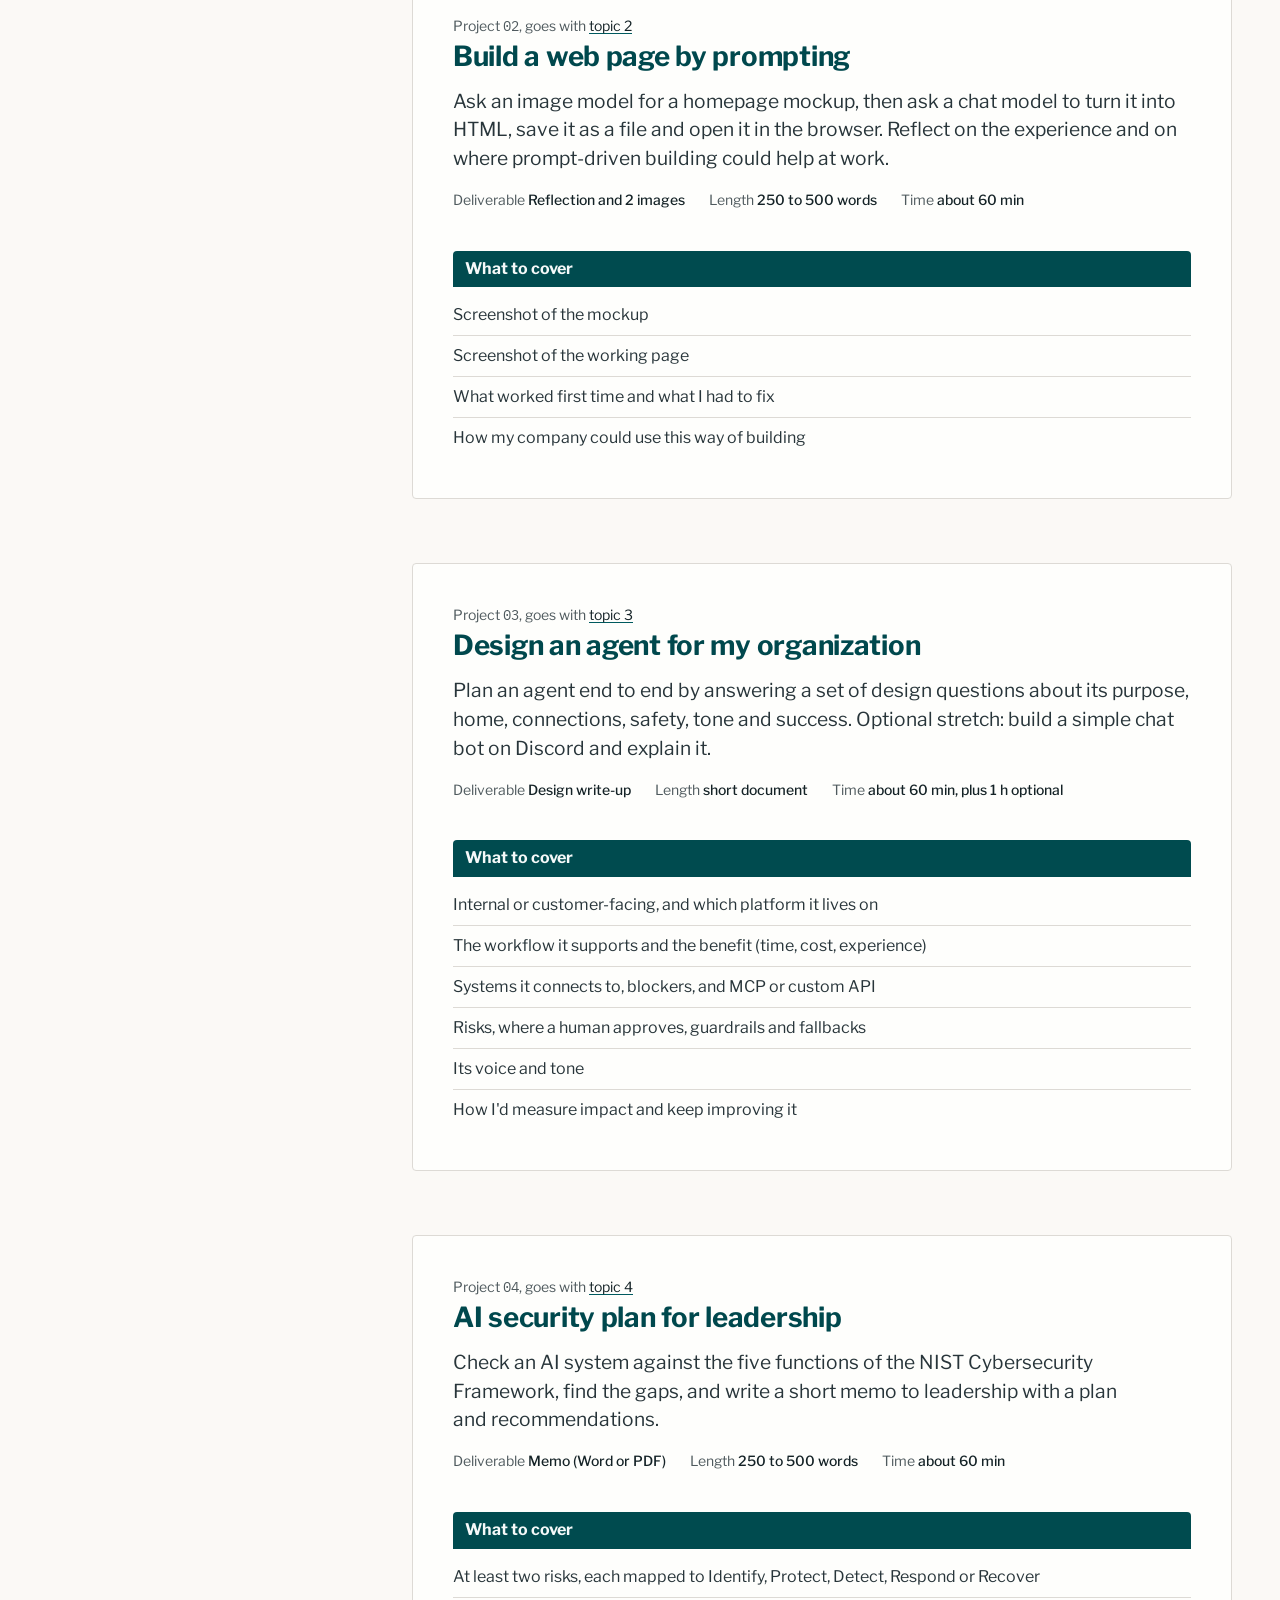
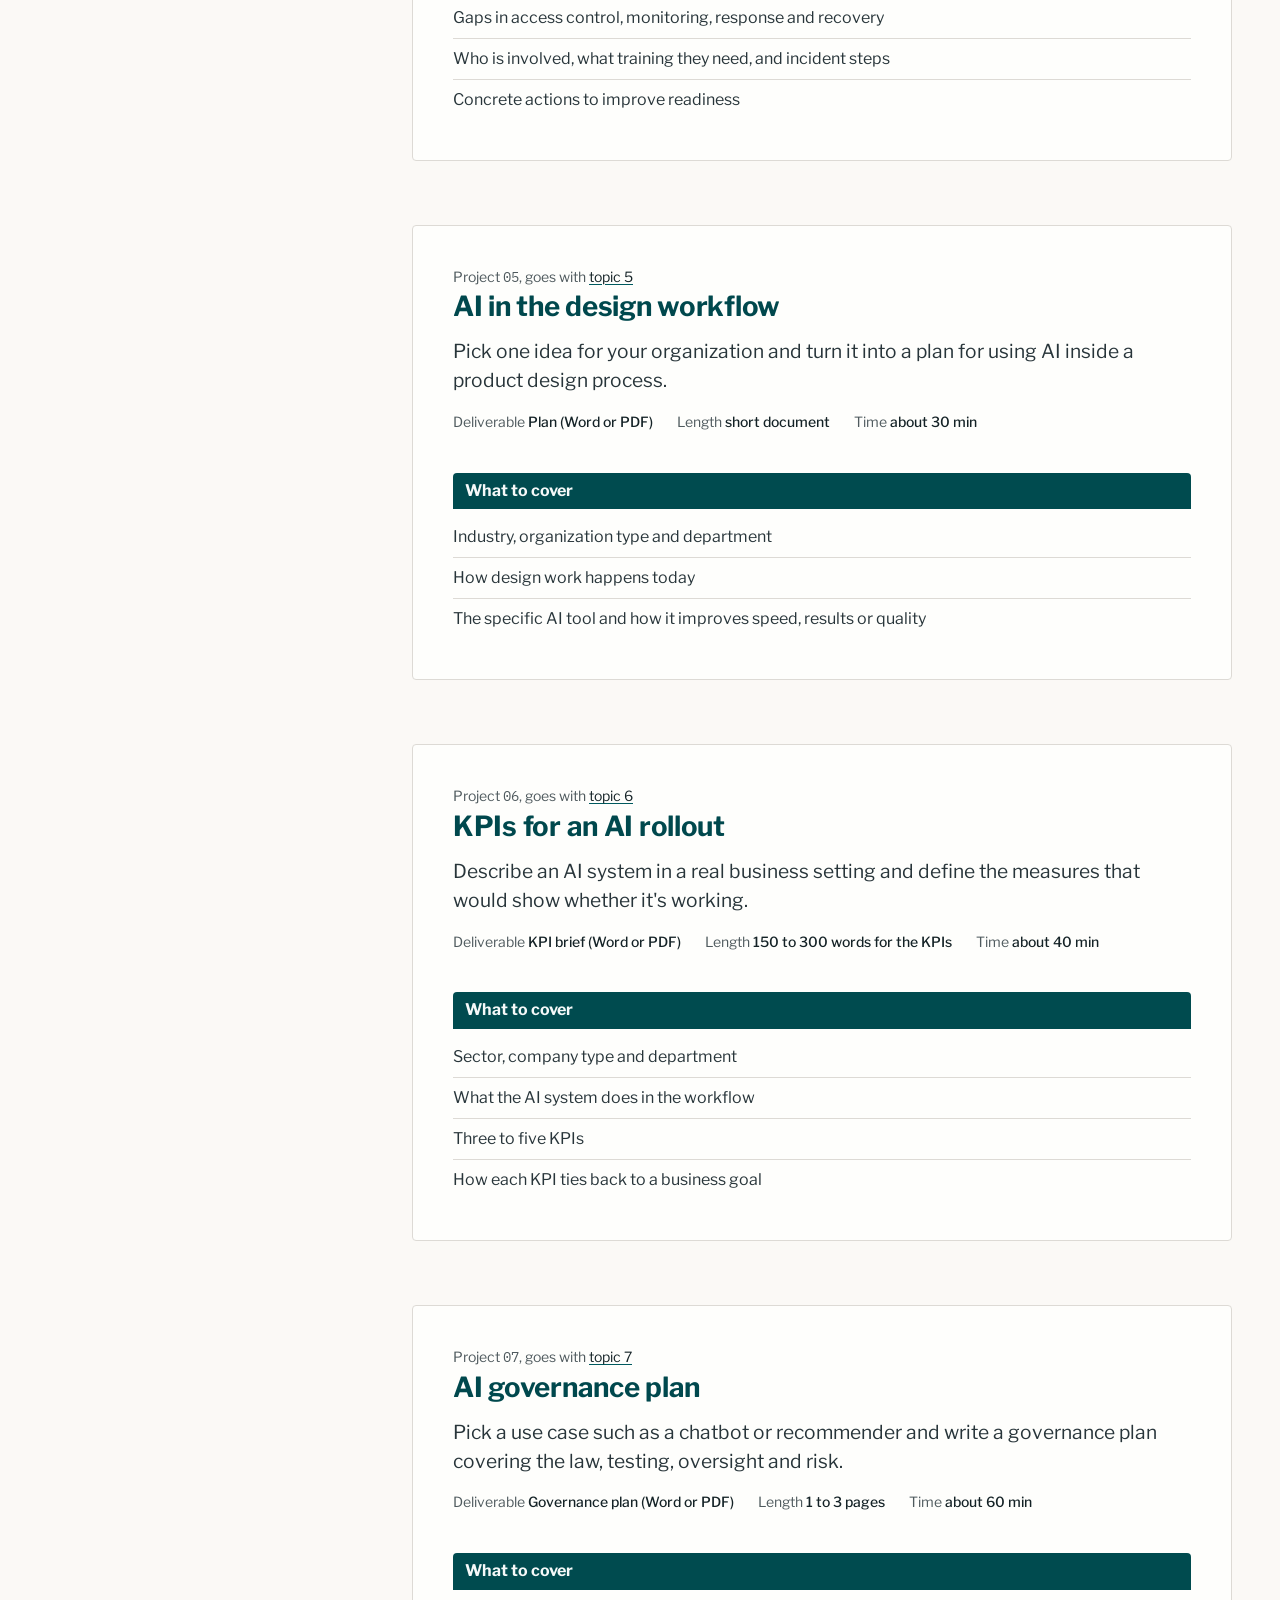
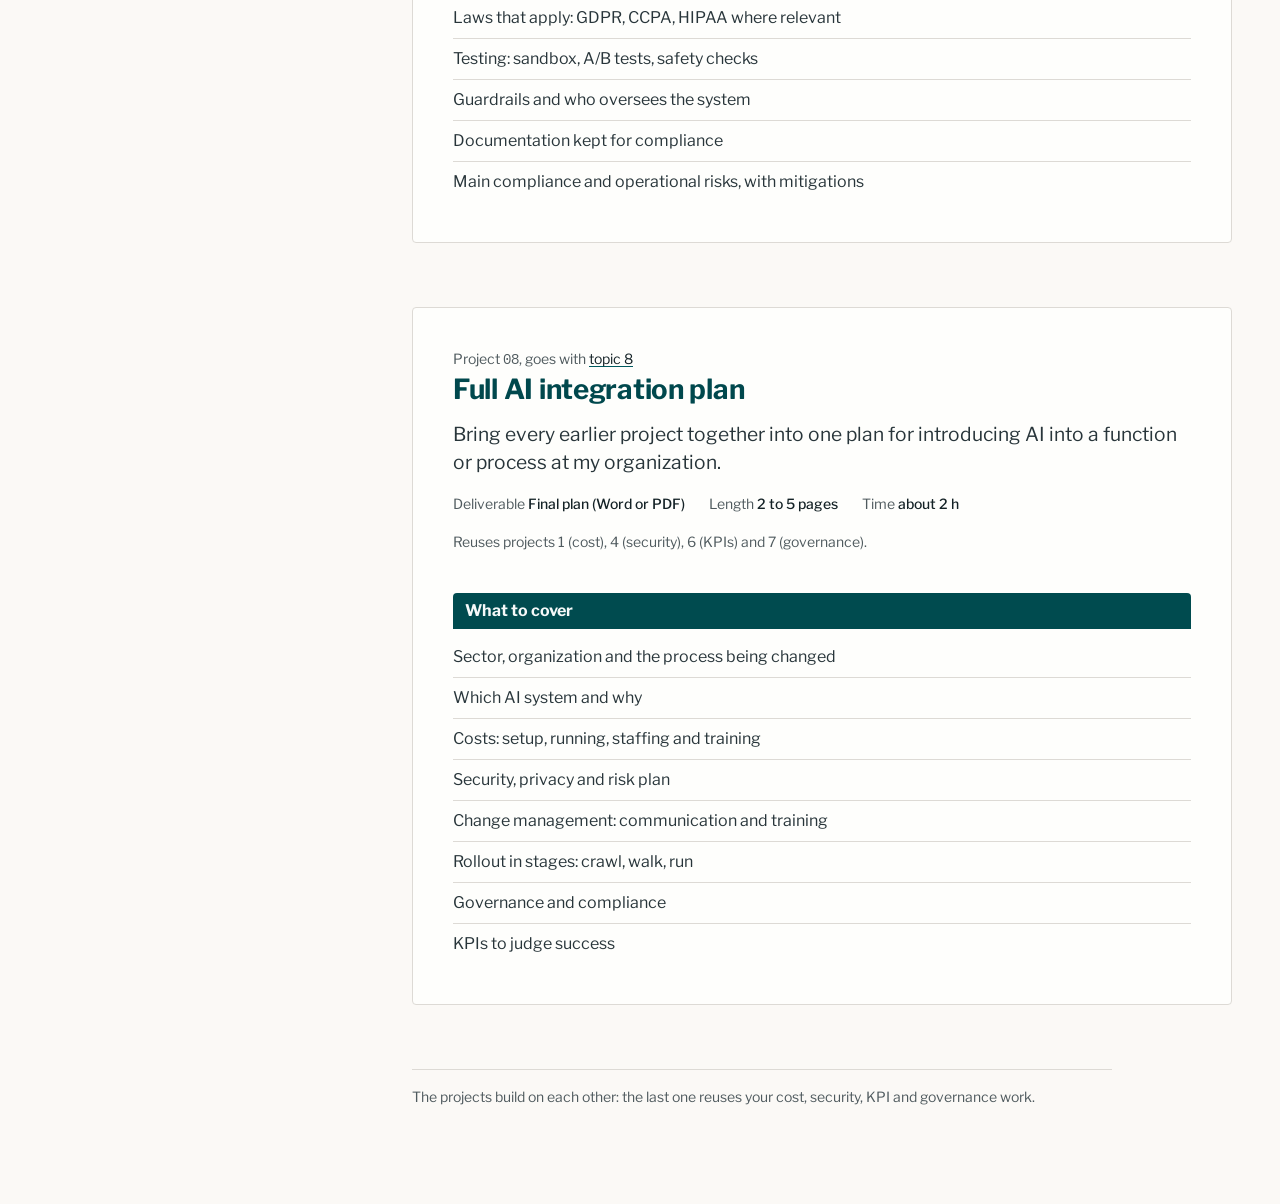
==== commit 9c40f6f8: "Rename site to Agentic AI Playbook Update the page title, sidebar title and home link label on all p" ====
--- a/assignments.html
+++ b/assignments.html
@@ -14,7 +14,7 @@
 <body>
 <a class="skip" href="#list">Skip to the projects</a>
 <nav class="rail" aria-label="Sections">
-  <a class="mono" href="index.html" aria-label="Agentic AI notes, home">Ai</a>
+  <a class="mono" href="index.html" aria-label="Agentic AI Playbook, home">Ai</a>
   <a href="index.html"><svg width="22" height="22" viewBox="0 0 24 24" fill="none" stroke="currentColor" stroke-width="1.8" aria-hidden="true"><path d="M4 5.5A1.5 1.5 0 0 1 5.5 4H11v16H5.5A1.5 1.5 0 0 1 4 18.5z"/><path d="M13 4h5.5A1.5 1.5 0 0 1 20 5.5v13a1.5 1.5 0 0 1-1.5 1.5H13z"/></svg><span>Topics</span></a>
   <a href="assignments.html" aria-current="page"><svg width="22" height="22" viewBox="0 0 24 24" fill="none" stroke="currentColor" stroke-width="1.8" aria-hidden="true"><rect x="5" y="4" width="14" height="17" rx="1.5"/><path d="M9 3h6v3H9zM8.5 11l2 2 4-4M8.5 17h7"/></svg><span>Projects</span></a>
   <a href="references.html"><svg width="22" height="22" viewBox="0 0 24 24" fill="none" stroke="currentColor" stroke-width="1.8" aria-hidden="true"><path d="M8 6h12M8 12h12M8 18h12"/><circle cx="4" cy="6" r="1"/><circle cx="4" cy="12" r="1"/><circle cx="4" cy="18" r="1"/></svg><span>Reading</span></a>
@@ -24,7 +24,7 @@
 <div class="shell">
   <details class="side" open>
     <summary>Projects</summary>
-    <div class="side-head"><strong>Agentic AI notes</strong><span>Eight practice projects</span></div>
+    <div class="side-head"><strong>Agentic AI Playbook</strong><span>Eight practice projects</span></div>
     <ol class="toc" id="toc"></ol>
   </details>
 
